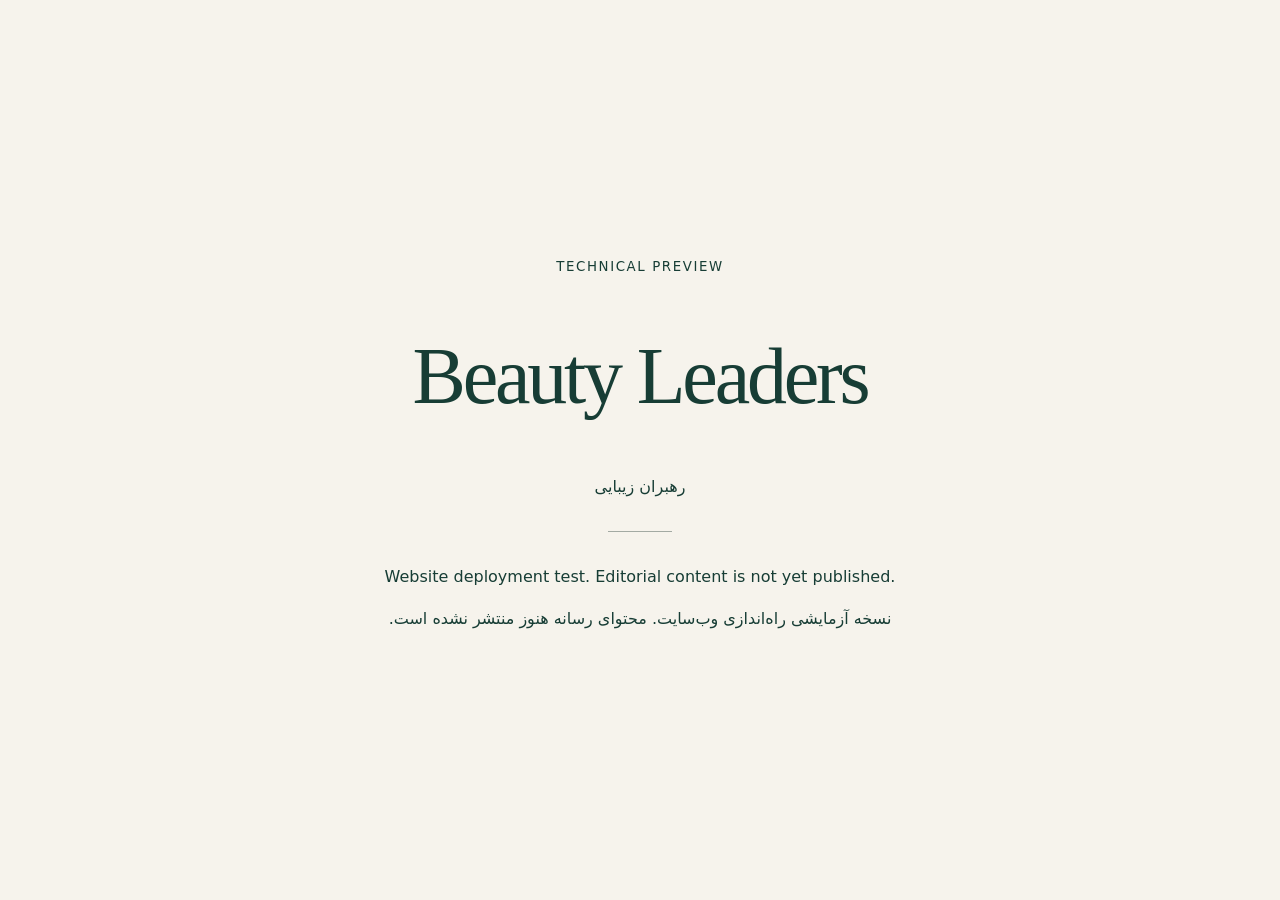
==== index.html @ 1141dafc "Add files via upload" ====
<!doctype html>
<html lang="en"><head><meta charset="utf-8"><meta name="viewport" content="width=device-width, initial-scale=1"><meta name="robots" content="noindex,nofollow"><title>Beauty Leaders | Technical preview</title><style>body{margin:0;display:grid;place-items:center;min-height:100vh;background:#f6f3ec;color:#173d35;font:16px/1.6 system-ui,sans-serif}main{max-width:600px;padding:40px;text-align:center}h1{font:normal clamp(2.5rem,8vw,5rem)/1.1 Georgia,serif;letter-spacing:-.04em}small{letter-spacing:.12em;text-transform:uppercase}hr{border:0;border-top:1px solid #a3aaa3;width:64px;margin:32px auto}</style></head><body><main><small>Technical preview</small><h1>Beauty Leaders</h1><p lang="fa" dir="rtl">رهبران زیبایی</p><hr><p>Website deployment test. Editorial content is not yet published.</p><p lang="fa" dir="rtl">نسخه آزمایشی راه‌اندازی وب‌سایت. محتوای رسانه هنوز منتشر نشده است.</p></main></body></html>
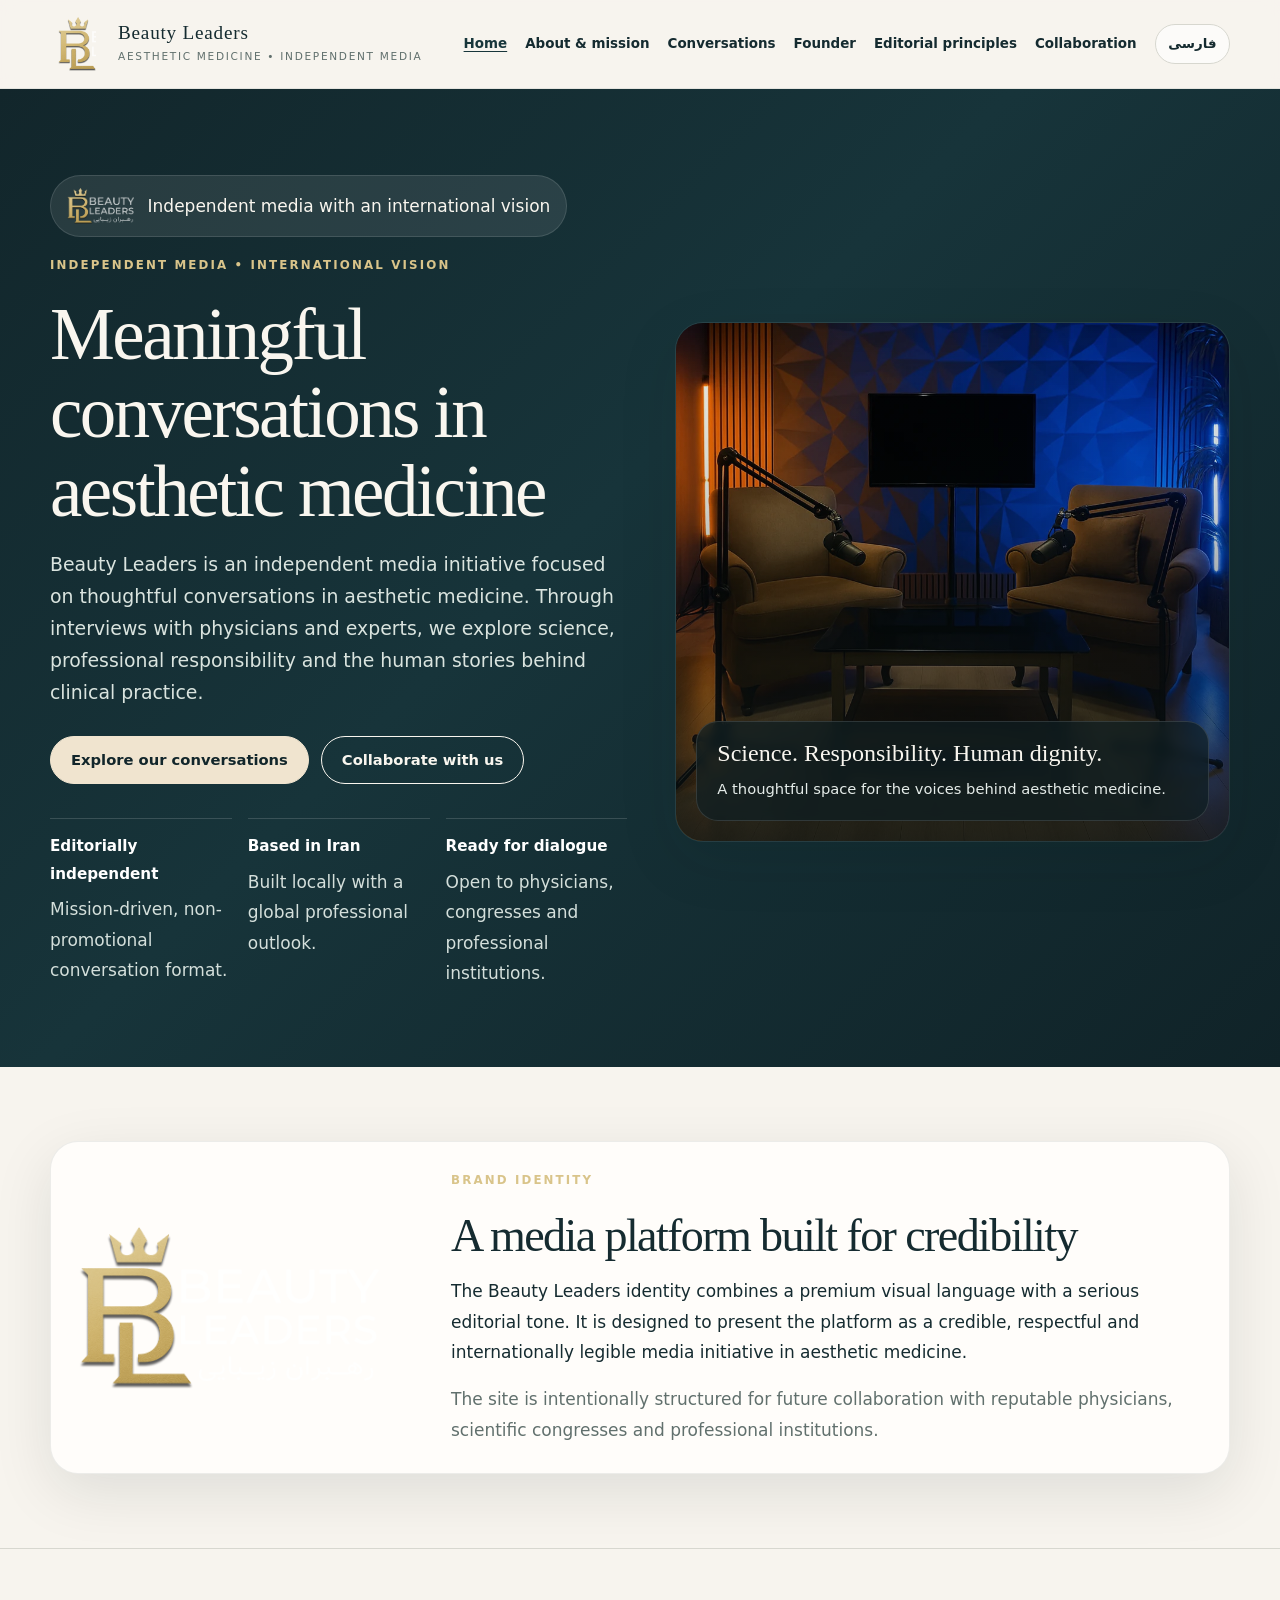
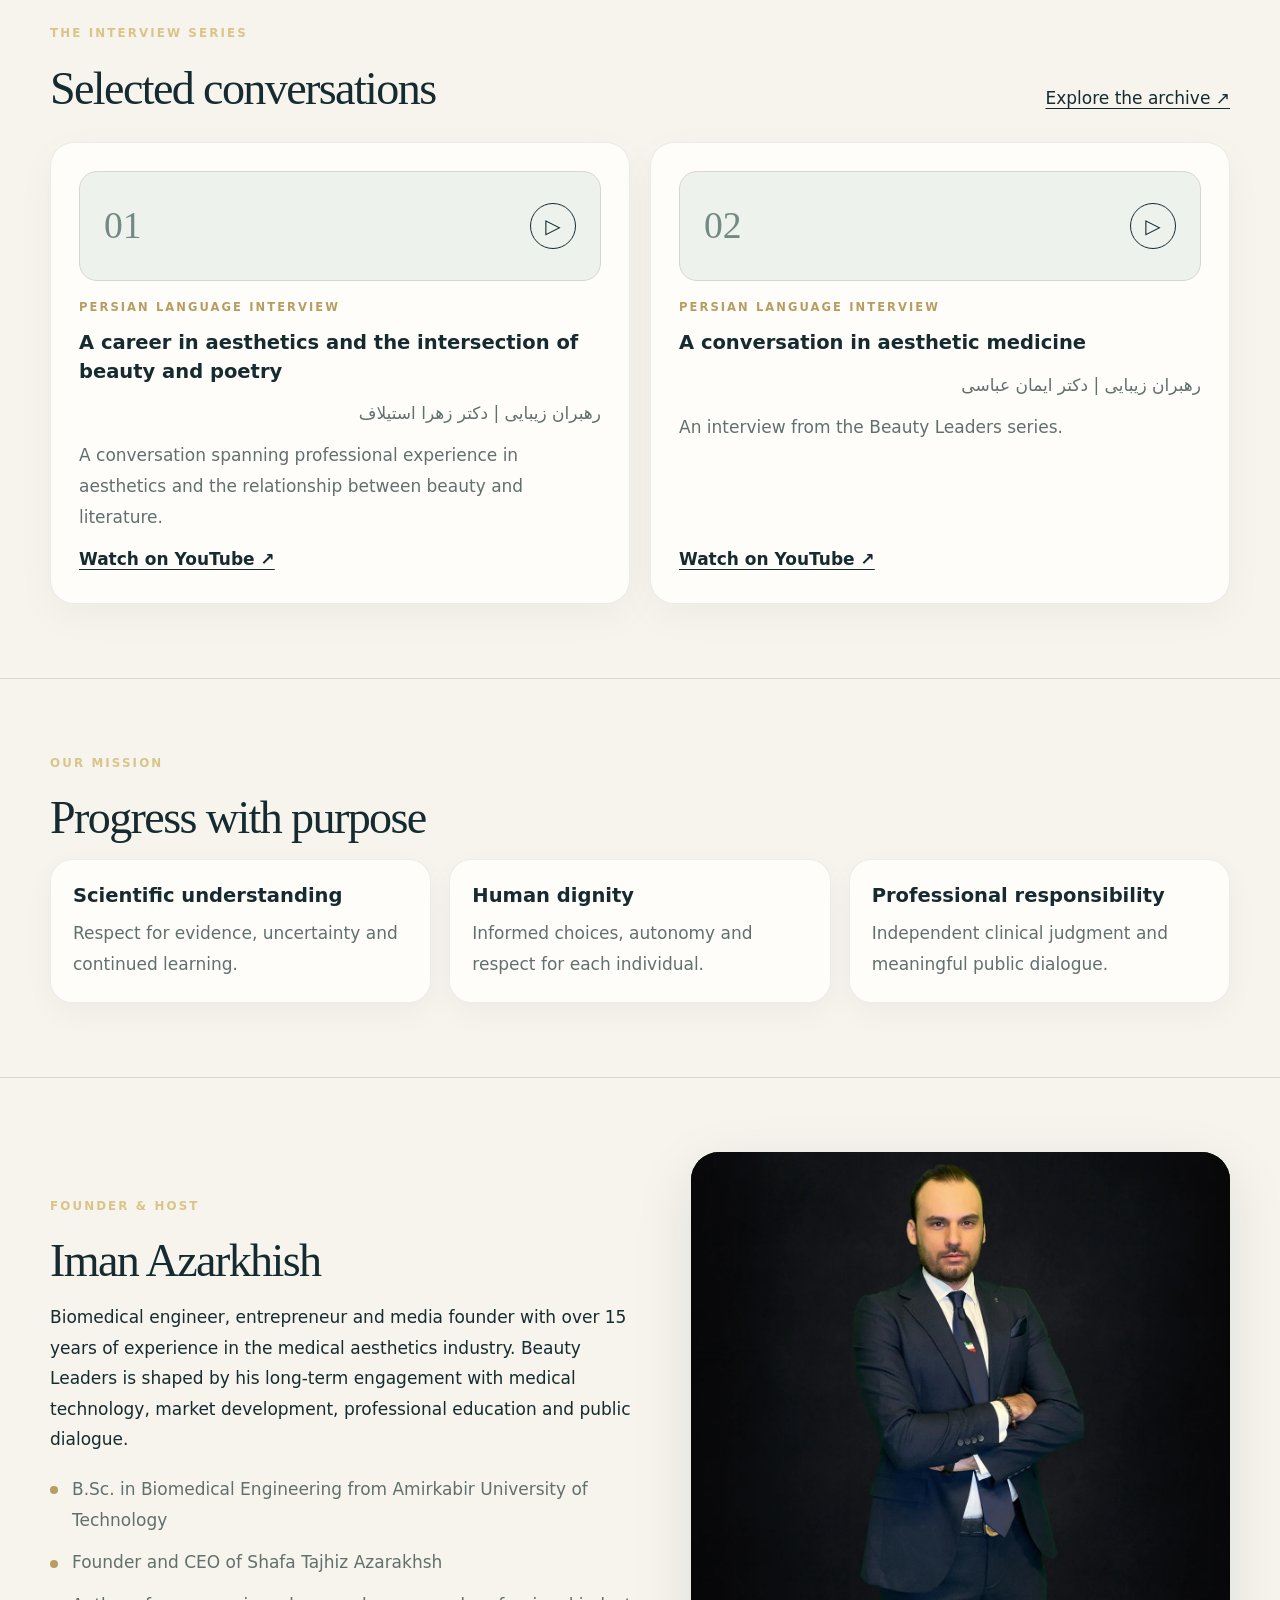
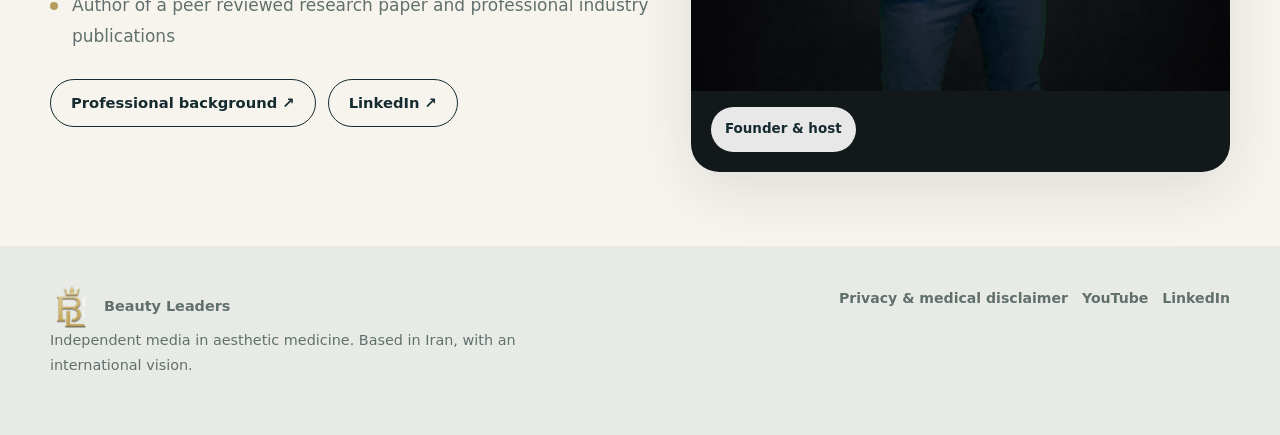
==== commit f9c29822: "Add files via upload" ====
--- a/index.html
+++ b/index.html
@@ -1,2 +1 @@
-<!doctype html>
-<html lang="en"><head><meta charset="utf-8"><meta name="viewport" content="width=device-width, initial-scale=1"><meta name="robots" content="noindex,nofollow"><title>Beauty Leaders | Technical preview</title><style>body{margin:0;display:grid;place-items:center;min-height:100vh;background:#f6f3ec;color:#173d35;font:16px/1.6 system-ui,sans-serif}main{max-width:600px;padding:40px;text-align:center}h1{font:normal clamp(2.5rem,8vw,5rem)/1.1 Georgia,serif;letter-spacing:-.04em}small{letter-spacing:.12em;text-transform:uppercase}hr{border:0;border-top:1px solid #a3aaa3;width:64px;margin:32px auto}</style></head><body><main><small>Technical preview</small><h1>Beauty Leaders</h1><p lang="fa" dir="rtl">رهبران زیبایی</p><hr><p>Website deployment test. Editorial content is not yet published.</p><p lang="fa" dir="rtl">نسخه آزمایشی راه‌اندازی وب‌سایت. محتوای رسانه هنوز منتشر نشده است.</p></main></body></html>
+<!doctype html><html lang="en" dir="ltr"><head><meta charset="utf-8"><meta name="robots" content="noindex,nofollow"><meta name="viewport" content="width=device-width,initial-scale=1"><title>Beauty Leaders | Meaningful conversations in aesthetic medicine</title><meta name="description" content="Beauty Leaders is an independent media initiative with a global vision. Through conversations with physicians and experts, we explore science, professional responsibility and the human stories behind aesthetic medicine."><meta property="og:type" content="website"><meta property="og:title" content="Beauty Leaders | Meaningful conversations in aesthetic medicine"><meta property="og:description" content="Beauty Leaders is an independent media initiative with a global vision. Through conversations with physicians and experts, we explore science, professional responsibility and the human stories behind aesthetic medicine."><meta property="og:locale" content="en_US"><link rel="stylesheet" href="assets/site.css"><script type="application/ld+json">{"@context": "https://schema.org", "@type": "Organization", "name": "Beauty Leaders", "alternateName": "رهبران زیبایی", "description": "Independent media initiative in aesthetic medicine, based in Iran with an international vision.", "founder": {"@type": "Person", "name": "Iman Azarkhish", "jobTitle": "Founder and host"}}</script></head><body><a class="skip" href="#main">Skip to content</a><header class="top"><div class="wrap"><a class="brand" href="index.html"><img class="brand-mark" src="assets/img/logo-monogram.png" alt="Beauty Leaders logo"><span class="brand-text"><b>Beauty Leaders</b><small>Aesthetic medicine • Independent media</small></span></a><nav aria-label="Main navigation"><a href="index.html" aria-current="page">Home</a><a href="about.html">About & mission</a><a href="conversations.html">Conversations</a><a href="founder.html">Founder</a><a href="editorial.html">Editorial principles</a><a href="collaborate.html">Collaboration</a><a class="lang" href="fa/index.html" lang="fa">فارسی</a></nav></div></header><main id="main"><section class="hero"><div class="wrap hero-grid"><div><div class="logo-chip"><img src="assets/img/logo-beauty-leaders.png" alt="Beauty Leaders logo"><span>Independent media with an international vision</span></div><p class="kicker">Independent media • International vision</p><h1>Meaningful conversations in aesthetic medicine</h1><p class="lead">Beauty Leaders is an independent media initiative focused on thoughtful conversations in aesthetic medicine. Through interviews with physicians and experts, we explore science, professional responsibility and the human stories behind clinical practice.</p><div class="actions"><a class="btn fill" href="conversations.html">Explore our conversations</a><a class="btn ghost" href="collaborate.html">Collaborate with us</a></div><div class="meta-strip"><div class="meta-item"><b>Editorially independent</b><span>Mission-driven, non-promotional conversation format.</span></div><div class="meta-item"><b>Based in Iran</b><span>Built locally with a global professional outlook.</span></div><div class="meta-item"><b>Ready for dialogue</b><span>Open to physicians, congresses and professional institutions.</span></div></div></div><div class="hero-card"><img src="assets/img/studio.webp" alt="Beauty Leaders studio setting with two chairs and microphones"><div class="hero-note"><strong>Science. Responsibility. Human dignity.</strong><p>A thoughtful space for the voices behind aesthetic medicine.</p></div></div></div></section><section class="section"><div class="wrap"><div class="panel logo-panel"><img class="logo-full" src="assets/img/logo-beauty-leaders.png" alt="Beauty Leaders primary logo"><div><p class="kicker">Brand identity</p><h2>A media platform built for credibility</h2><p>The Beauty Leaders identity combines a premium visual language with a serious editorial tone. It is designed to present the platform as a credible, respectful and internationally legible media initiative in aesthetic medicine.</p><p class="muted">The site is intentionally structured for future collaboration with reputable physicians, scientific congresses and professional institutions.</p></div></div></div></section><section class="section"><div class="wrap"><div class="heading"><div><p class="kicker">The interview series</p><h2>Selected conversations</h2></div><a href="conversations.html">Explore the archive ↗</a></div><div class="cards"><article class="card" data-search><div class="video-top"><span class="num">01</span><span class="play" aria-hidden="true">▷</span></div><p class="kicker">Persian language interview</p><h3>A career in aesthetics and the intersection of beauty and poetry</h3><p lang="fa" dir="rtl">رهبران زیبایی | دکتر زهرا استیلاف</p><p>A conversation spanning professional experience in aesthetics and the relationship between beauty and literature.</p><a href="https://www.youtube.com/watch?v=8kPGAjwnibs" rel="noopener noreferrer">Watch on YouTube ↗</a></article><article class="card" data-search><div class="video-top"><span class="num">02</span><span class="play" aria-hidden="true">▷</span></div><p class="kicker">Persian language interview</p><h3>A conversation in aesthetic medicine</h3><p lang="fa" dir="rtl">رهبران زیبایی | دکتر ایمان عباسی</p><p>An interview from the Beauty Leaders series.</p><a href="https://www.youtube.com/watch?v=1VzRXwutS1c" rel="noopener noreferrer">Watch on YouTube ↗</a></article></div></div></section><section class="section"><div class="wrap"><p class="kicker">Our mission</p><h2>Progress with purpose</h2><div class="values"><div class="value"><h3>Scientific understanding</h3><p>Respect for evidence, uncertainty and continued learning.</p></div><div class="value"><h3>Human dignity</h3><p>Informed choices, autonomy and respect for each individual.</p></div><div class="value"><h3>Professional responsibility</h3><p>Independent clinical judgment and meaningful public dialogue.</p></div></div></div></section><section class="section"><div class="wrap"><div class="split"><div><p class="kicker">Founder & host</p><h2>Iman Azarkhish</h2><p>Biomedical engineer, entrepreneur and media founder with over 15 years of experience in the medical aesthetics industry. Beauty Leaders is shaped by his long-term engagement with medical technology, market development, professional education and public dialogue.</p><ul class="feature-list"><li>B.Sc. in Biomedical Engineering from Amirkabir University of Technology</li><li>Founder and CEO of Shafa Tajhiz Azarakhsh</li><li>Author of a peer reviewed research paper and professional industry publications</li></ul><div class="actions"><a class="btn" href="founder.html">Professional background ↗</a><a class="btn" href="https://www.linkedin.com/in/imanazarkhish" rel="noopener noreferrer">LinkedIn ↗</a></div></div><div class="image-frame tall"><img src="assets/img/iman-azarkhish.webp" alt="Portrait of Iman Azarkhish in a dark suit"><span class="badge">Founder & host</span></div></div></div></section></main><footer><div class="wrap"><div><div class="foot-brand"><img src="assets/img/logo-monogram.png" alt="Beauty Leaders monogram"><div><b>Beauty Leaders</b></div></div><p>Independent media in aesthetic medicine. Based in Iran, with an international vision.</p></div><nav aria-label="Footer"><a href="privacy.html">Privacy & medical disclaimer</a><a href="https://www.youtube.com/playlist?list=PLkas6C6a0G057Z3ot9DUJVIbZf4UoRPFV" rel="noopener noreferrer">YouTube</a><a href="https://www.linkedin.com/in/imanazarkhish" rel="noopener noreferrer">LinkedIn</a></nav></div></footer><script src="assets/search.js" defer></script></body></html>
--- a/assets/site.css
+++ b/assets/site.css
@@ -0,0 +1,144 @@
+
+*{box-sizing:border-box}
+:root{
+  --bg:#f7f4ee;
+  --paper:#fffdfa;
+  --ink:#152b30;
+  --muted:#61706d;
+  --line:#d7d7cf;
+  --gold:#b89d61;
+  --gold-2:#d9c48a;
+  --deep:#12262b;
+  --deep-2:#18363b;
+  --soft:#edf1ee;
+  --white:#ffffff;
+  --shadow:0 18px 60px rgba(14,31,34,.10);
+}
+html{scroll-behavior:smooth}
+body{margin:0;background:var(--bg);color:var(--ink);font:17px/1.8 system-ui,-apple-system,"Segoe UI",Arial,sans-serif}
+[dir=rtl] body{font-family:Tahoma,Arial,sans-serif;line-height:2}
+h1,h2,h3,p,ul{margin:0 0 1rem}
+h1,h2{font-family:Georgia,"Times New Roman",serif;font-weight:400;line-height:1.08;letter-spacing:-.035em}
+[dir=rtl] h1,[dir=rtl] h2{font-family:Tahoma,Arial,sans-serif;letter-spacing:0;line-height:1.55}
+h1{font-size:clamp(2.55rem,5.7vw,5.15rem)}
+h2{font-size:clamp(1.95rem,3.6vw,3.2rem)}
+h3{font-size:1.22rem;line-height:1.45}
+a{color:inherit;text-underline-offset:.22em}
+a:focus-visible,button:focus-visible,input:focus-visible{outline:3px solid var(--gold);outline-offset:4px}
+img{max-width:100%;display:block}
+.wrap{width:min(1180px,calc(100% - 48px));margin:auto}
+.skip{position:absolute;inset-inline-start:0;top:-80px;background:#fff;padding:12px;z-index:5}
+.skip:focus{top:0}
+.top{position:sticky;top:0;z-index:4;background:rgba(247,244,238,.92);backdrop-filter:blur(8px);border-bottom:1px solid rgba(21,43,48,.08)}
+.top .wrap{display:flex;align-items:center;justify-content:space-between;gap:30px;min-height:88px}
+.brand{display:flex;align-items:center;gap:14px;text-decoration:none;min-width:0}
+.brand-mark{width:54px;height:54px;object-fit:contain;flex:0 0 auto}
+.brand-text{min-width:0}
+.brand b{display:block;font-family:Georgia,serif;font-weight:500;font-size:1.2rem;letter-spacing:.04em;line-height:1.1}
+.brand small{display:block;color:var(--muted);font-size:.66rem;letter-spacing:.16em;text-transform:uppercase;margin-top:4px}
+[dir=rtl] .brand b{font-family:Tahoma,Arial,sans-serif;letter-spacing:0}
+[dir=rtl] .brand small{letter-spacing:0;text-transform:none}
+nav{display:flex;gap:18px;align-items:center;flex-wrap:wrap;font-size:.84rem;font-weight:650}
+nav a{text-decoration:none;white-space:nowrap}
+nav a[aria-current=page]{color:var(--deep-2);text-decoration:underline}
+.lang{border:1px solid var(--line);padding:.45rem .78rem;border-radius:999px;background:rgba(255,255,255,.65)}
+.hero{padding:86px 0 78px;background:linear-gradient(135deg,var(--deep) 0%,#17343a 45%,#102328 100%);color:#f9f6ef;overflow:hidden}
+.hero-grid{display:grid;grid-template-columns:minmax(0,1.02fr) minmax(320px,.98fr);gap:48px;align-items:center}
+.kicker{font-size:.74rem;font-weight:750;letter-spacing:.18em;text-transform:uppercase;color:var(--gold-2);margin-bottom:1.2rem}
+[dir=rtl] .kicker{letter-spacing:0;text-transform:none}
+.lead{font-size:1.18rem;max-width:760px;color:#dae4df;line-height:1.7}
+.actions{display:flex;gap:12px;flex-wrap:wrap;margin-top:28px}
+.btn{display:inline-block;text-decoration:none;border:1px solid currentColor;padding:12px 20px;font-size:.92rem;font-weight:700;line-height:1.5;border-radius:999px}
+.btn.fill{background:#f0e4cf;border-color:#f0e4cf;color:var(--deep)}
+.btn.ghost{background:transparent;color:#f9f6ef}
+.hero-card{position:relative;border-radius:28px;overflow:hidden;box-shadow:var(--shadow);min-height:520px;border:1px solid rgba(255,255,255,.08)}
+.hero-card img{position:absolute;inset:0;width:100%;height:100%;object-fit:cover}
+.hero-card:after{content:"";position:absolute;inset:0;background:linear-gradient(180deg,rgba(7,16,18,.05),rgba(10,20,22,.18) 35%,rgba(8,16,18,.82) 100%)}
+.hero-note{position:absolute;inset-inline:20px;bottom:20px;z-index:1;padding:18px 20px;border-radius:22px;background:rgba(15,31,35,.7);backdrop-filter:blur(6px);border:1px solid rgba(255,255,255,.12)}
+.hero-note strong{display:block;font-family:Georgia,serif;font-weight:400;font-size:1.5rem;line-height:1.15;margin-bottom:.5rem}
+[dir=rtl] .hero-note strong{font-family:Tahoma,Arial,sans-serif;line-height:1.65;font-size:1.45rem}
+.hero-note p{margin:0;color:#e5ece9;font-size:.92rem}
+.logo-chip{display:inline-flex;align-items:center;gap:14px;background:rgba(255,255,255,.09);border:1px solid rgba(255,255,255,.12);padding:12px 16px;border-radius:999px;margin-bottom:18px}
+.logo-chip img{height:36px;width:auto}
+.meta-strip{display:grid;grid-template-columns:repeat(3,1fr);gap:16px;margin-top:34px}
+.meta-item{border-top:1px solid rgba(255,255,255,.15);padding-top:14px;color:#d4dfdb}
+.meta-item b{display:block;color:#fff;margin-bottom:6px;font-size:.95rem}
+.section{padding:74px 0;border-bottom:1px solid var(--line)}
+.section:last-child{border-bottom:0}
+.heading{display:flex;justify-content:space-between;align-items:end;gap:25px;margin-bottom:28px}
+.heading h2{margin-bottom:0}
+.muted{color:var(--muted)}
+.panel{background:var(--paper);border:1px solid rgba(21,43,48,.08);border-radius:28px;box-shadow:var(--shadow)}
+.logo-panel{display:grid;grid-template-columns:minmax(220px,340px) 1fr;gap:32px;align-items:center;padding:28px}
+.logo-panel .logo-full{max-width:300px;width:100%;height:auto}
+.logo-panel p:last-child{margin-bottom:0}
+.cards{display:grid;grid-template-columns:repeat(2,minmax(0,1fr));gap:20px}
+.card{display:flex;flex-direction:column;gap:12px;background:var(--paper);border:1px solid rgba(21,43,48,.08);border-radius:24px;padding:28px;box-shadow:0 12px 40px rgba(14,31,34,.04)}
+.card p{margin:0;color:var(--muted)}
+.card h3{margin:0}
+.card .kicker{margin:0;color:var(--gold);font-size:.72rem}
+.card a{margin-top:auto;align-self:start;font-weight:700}
+.video-top{background:#eef2ed;border:1px solid var(--line);border-radius:18px;min-height:110px;display:flex;justify-content:space-between;align-items:center;padding:20px 24px;margin-bottom:4px}
+.play{display:grid;place-items:center;border:1px solid var(--ink);border-radius:50%;width:46px;height:46px;font-size:20px}
+.num{font-family:Georgia,serif;font-size:2.35rem;color:#748983}
+.values{display:grid;grid-template-columns:repeat(3,1fr);gap:18px}
+.value{background:var(--paper);border:1px solid rgba(21,43,48,.08);border-radius:22px;padding:22px;box-shadow:0 10px 30px rgba(14,31,34,.04)}
+.value h3{margin-bottom:8px}
+.value p{margin:0;color:var(--muted)}
+.split{display:grid;grid-template-columns:minmax(0,1fr) minmax(320px,.9fr);gap:42px;align-items:center}
+.image-frame{position:relative;border-radius:28px;overflow:hidden;box-shadow:var(--shadow);background:#13191b}
+.image-frame img{width:100%;height:100%;object-fit:cover}
+.image-frame.tall{min-height:620px}
+.image-frame.medium{min-height:460px}
+.image-frame .badge{position:absolute;inset-inline-start:20px;bottom:20px;background:rgba(255,255,255,.9);color:var(--ink);padding:10px 14px;border-radius:999px;font-size:.84rem;font-weight:700}
+.callout{background:#edf1ee;border:1px solid rgba(21,43,48,.08);padding:34px;border-radius:24px}
+.feature-list{list-style:none;padding:0;margin:1.2rem 0 0;display:grid;gap:12px}
+.feature-list li{padding-inline-start:22px;position:relative;color:var(--muted)}
+.feature-list li:before{content:"";position:absolute;inset-inline-start:0;top:.72em;width:8px;height:8px;border-radius:50%;background:var(--gold)}
+.page-head{padding:62px 0 34px;border-bottom:1px solid var(--line);background:linear-gradient(180deg,rgba(237,241,238,.72),transparent)}
+.page-head h1{font-size:clamp(2.4rem,5vw,4.2rem);max-width:900px}
+.page-head .lead{color:var(--muted);max-width:780px;font-size:1.12rem}
+.prose{max-width:830px}
+.prose h2{margin-top:2.2rem;font-size:2rem}
+.prose h2:first-child{margin-top:0}
+.prose p{margin-bottom:1.25rem}
+.prose h3{margin-top:1.6rem}
+.founder-grid{display:grid;grid-template-columns:minmax(300px,.78fr) minmax(0,1.22fr);gap:38px;align-items:start}
+.founder-card{padding:24px;background:var(--paper);border:1px solid rgba(21,43,48,.08);border-radius:26px;box-shadow:var(--shadow)}
+.founder-card ul{padding-inline-start:1.15rem;color:var(--muted)}
+.founder-card li{margin-bottom:.6rem}
+.quickfacts{display:grid;grid-template-columns:repeat(3,1fr);gap:14px;margin-top:18px}
+.fact{background:var(--paper);border:1px solid rgba(21,43,48,.08);padding:18px;border-radius:18px;text-align:center}
+.fact b{display:block;font-size:1.6rem;font-family:Georgia,serif;color:var(--deep-2);margin-bottom:4px}
+.search{display:block;width:100%;max-width:520px;padding:13px 16px;border:1px solid var(--line);border-radius:999px;background:white;color:var(--ink);font:inherit;margin:12px 0 26px}
+.search-label{display:block;font-weight:700}
+footer{background:#e8ebe5;padding:40px 0;color:var(--muted);font-size:.9rem}
+footer .wrap{display:flex;align-items:flex-start;justify-content:space-between;gap:25px;flex-wrap:wrap}
+footer p{max-width:560px}
+footer nav{font-size:.88rem;font-weight:600;gap:14px}
+footer .foot-brand{display:flex;align-items:center;gap:12px}
+footer .foot-brand img{width:42px;height:42px;object-fit:contain}
+.hidden{display:none!important}
+@media(max-width:980px){
+  .top .wrap{flex-direction:column;align-items:start;gap:14px;padding:18px 0;min-height:0}
+  .hero-grid,.split,.founder-grid,.logo-panel{grid-template-columns:1fr}
+  .hero{padding:56px 0}
+  .hero-card{min-height:420px}
+  .image-frame.tall{min-height:440px}
+  .section{padding:52px 0}
+  .meta-strip,.values,.quickfacts{grid-template-columns:1fr}
+  .heading{flex-direction:column;align-items:start}
+}
+@media(max-width:620px){
+  body{font-size:16px}
+  .wrap{width:calc(100% - 32px)}
+  nav{gap:12px;font-size:.8rem}
+  .cards{grid-template-columns:1fr}
+  .card{padding:22px}
+  .btn{width:100%;text-align:center}
+  .hero-note{inset-inline:14px;bottom:14px}
+  .logo-chip{padding:10px 14px}
+  .logo-chip img{height:26px}
+  .brand-mark{width:46px;height:46px}
+}
+@media(prefers-reduced-motion:reduce){html{scroll-behavior:auto}}
